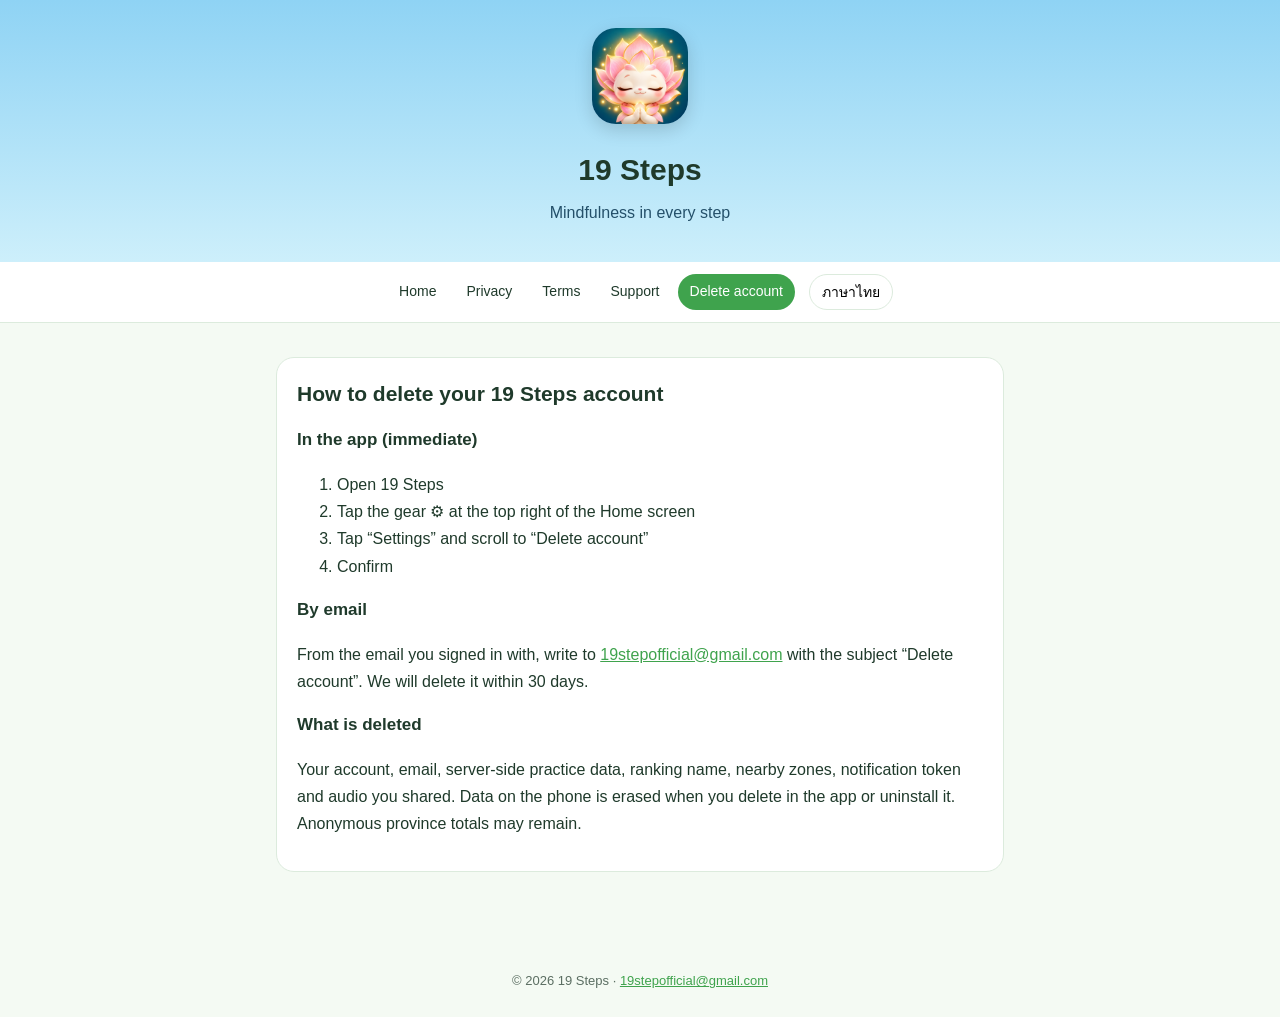
==== delete-account.html @ 9a5bb5bb "Add files via upload" ====
<!doctype html>
<html lang="en"><head><meta charset="utf-8"><meta name="viewport" content="width=device-width,initial-scale=1">
<title>Delete account · 19 Steps</title><meta name="description" content="19 Steps – mindfulness in every step">
<link rel="icon" href="icon.png"><link rel="stylesheet" href="style.css"><script src="lang.js"></script></head>
<body>
<header><img src="icon.png" alt="19 Steps"><h1>19 Steps</h1><p><span data-l="th">สติทุกย่างก้าว</span><span data-l="en">Mindfulness in every step</span></p></header>
<nav><a href="index.html" class=""><span data-l="th">หน้าแรก</span><span data-l="en">Home</span></a><a href="privacy.html" class=""><span data-l="th">ความเป็นส่วนตัว</span><span data-l="en">Privacy</span></a><a href="terms.html" class=""><span data-l="th">ข้อกำหนด</span><span data-l="en">Terms</span></a><a href="support.html" class=""><span data-l="th">ช่วยเหลือ</span><span data-l="en">Support</span></a><a href="delete-account.html" class="on"><span data-l="th">ลบบัญชี</span><span data-l="en">Delete account</span></a><button class="lang" onclick="toggleLang()"><span data-l="th">English</span><span data-l="en">ภาษาไทย</span></button></nav>
<main><div data-l="th">
<div class="card"><h2>วิธีลบบัญชี 19 Steps</h2>
<h3>ลบในแอป (ทันที)</h3><ol><li>เปิดแอป 19 Steps</li><li>แตะรูปฟันเฟือง ⚙ มุมขวาบนของหน้าบ้าน</li><li>แตะ "ตั้งค่า" แล้วเลื่อนลงไปที่ "ลบบัญชี"</li><li>ยืนยันการลบ</li></ol>
<h3>ขอลบทางอีเมล</h3><p>ส่งอีเมลจากอีเมลที่ใช้เข้าสู่ระบบมาที่ <a href="mailto:19stepofficial@gmail.com?subject=Delete%20my%2019%20Steps%20account">19stepofficial@gmail.com</a> หัวข้อ "ลบบัญชี" เราจะลบภายใน 30 วัน</p>
<h3>ข้อมูลที่จะถูกลบ</h3><p>บัญชี อีเมล ข้อมูลการฝึกบนเซิร์ฟเวอร์ ชื่อในอันดับ โซนใกล้ฉัน โทเคนแจ้งเตือน และไฟล์เสียงที่คุณแบ่งปัน ข้อมูลในโทรศัพท์จะถูกลบเมื่อกดลบในแอปหรือถอนการติดตั้งแอป ยอดรวมแบบไม่ระบุตัวตนของจังหวัดอาจยังคงอยู่</p></div></div><div data-l="en">
<div class="card"><h2>How to delete your 19 Steps account</h2>
<h3>In the app (immediate)</h3><ol><li>Open 19 Steps</li><li>Tap the gear ⚙ at the top right of the Home screen</li><li>Tap “Settings” and scroll to “Delete account”</li><li>Confirm</li></ol>
<h3>By email</h3><p>From the email you signed in with, write to <a href="mailto:19stepofficial@gmail.com?subject=Delete%20my%2019%20Steps%20account">19stepofficial@gmail.com</a> with the subject “Delete account”. We will delete it within 30 days.</p>
<h3>What is deleted</h3><p>Your account, email, server-side practice data, ranking name, nearby zones, notification token and audio you shared. Data on the phone is erased when you delete in the app or uninstall it. Anonymous province totals may remain.</p></div></div></main>
<footer>© 2026 19 Steps · <a href="mailto:19stepofficial@gmail.com">19stepofficial@gmail.com</a></footer>
</body></html>
---- style.css ----
:root{--bg:#F4FAF3;--card:#fff;--ink:#1F3A2B;--soft:#5B6E62;--accent:#3FA34D;--accent2:#F2B33D;--line:#DCEBDD}
*{box-sizing:border-box}
body{margin:0;background:var(--bg);color:var(--ink);font:16px/1.7 -apple-system,BlinkMacSystemFont,"Segoe UI",Roboto,"Noto Sans Thai","Noto Sans",sans-serif}
a{color:var(--accent)}
header{background:linear-gradient(180deg,#8FD3F4,#CDEFFB);padding:28px 16px 36px;text-align:center}
header img{width:96px;height:96px;border-radius:24px;box-shadow:0 6px 18px rgba(0,0,0,.15)}
header h1{margin:12px 0 4px;font-size:30px}
header p{margin:0;color:#24506A}
nav{display:flex;gap:6px;justify-content:center;flex-wrap:wrap;padding:12px 16px;background:#fff;border-bottom:1px solid var(--line);position:sticky;top:0}
nav a{padding:6px 12px;border-radius:999px;text-decoration:none;color:var(--ink);font-size:14px}
nav a.on{background:var(--accent);color:#fff}
.lang{margin-left:8px;border:1px solid var(--line);background:#fff;border-radius:999px;padding:6px 12px;cursor:pointer;font-size:14px}
main{max-width:760px;margin:0 auto;padding:20px 16px 60px}
.card{background:var(--card);border:1px solid var(--line);border-radius:18px;padding:18px 20px;margin:14px 0}
h2{font-size:21px;margin:0 0 6px}
h3{font-size:17px;margin:14px 0 4px}
ul{padding-left:20px;margin:6px 0}
.muted{color:var(--soft);font-size:14px}
.grid{display:grid;grid-template-columns:repeat(auto-fit,minmax(200px,1fr));gap:12px}
.feat{background:#fff;border:1px solid var(--line);border-radius:16px;padding:14px}
.feat b{display:block;font-size:17px}
.btn{display:inline-block;background:var(--accent);color:#fff;text-decoration:none;padding:10px 18px;border-radius:999px;font-weight:600}
footer{text-align:center;color:var(--soft);font-size:13px;padding:24px 16px}
[data-l]{display:none}
html[lang=th] [data-l=th],html[lang=en] [data-l=en]{display:block}
html[lang=th] span[data-l=th],html[lang=en] span[data-l=en]{display:inline}
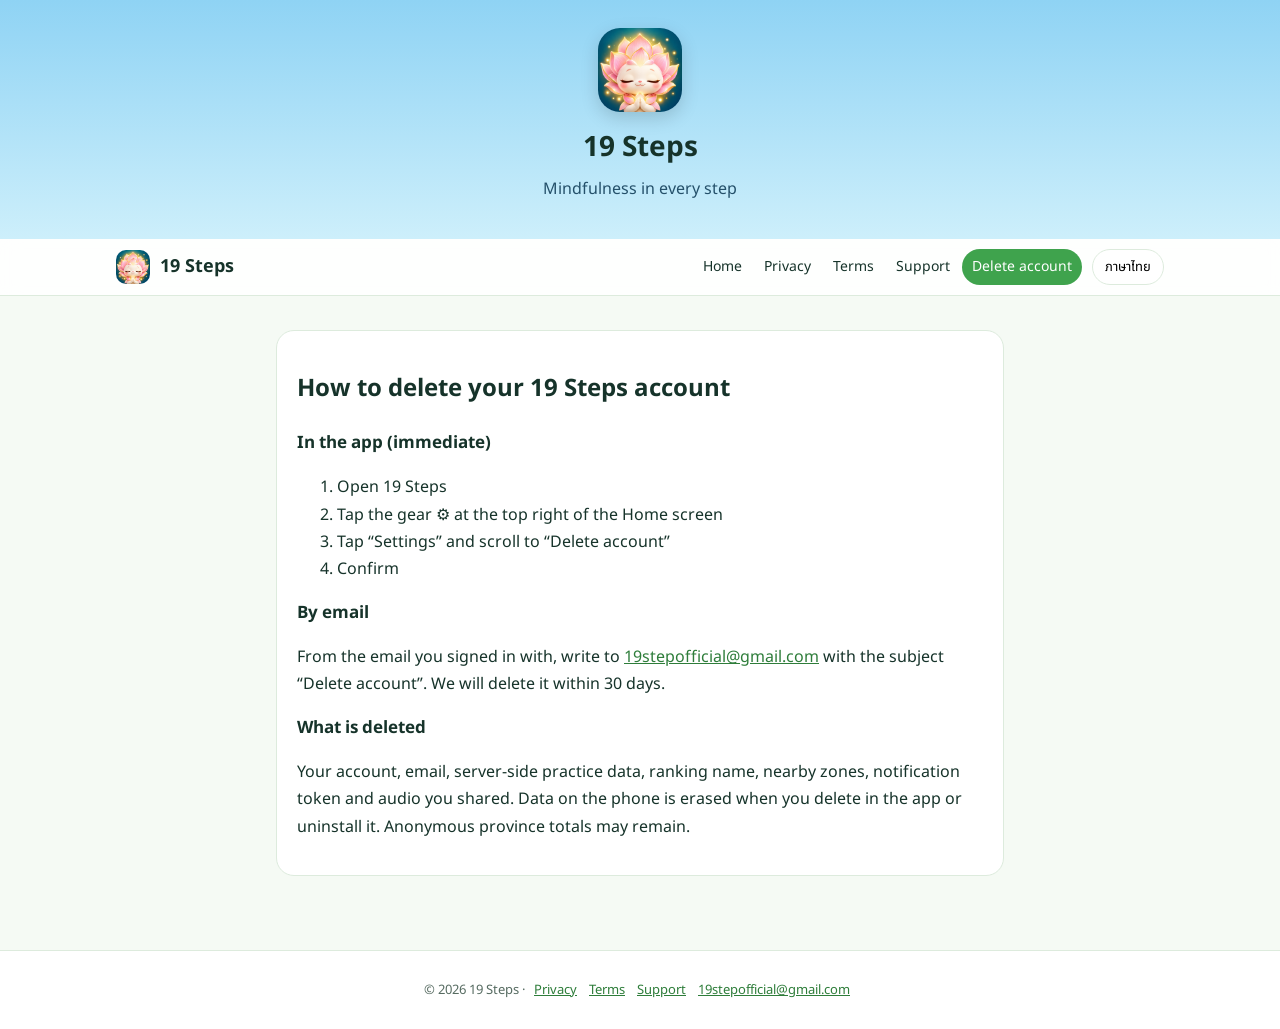
==== commit 1f2e9ae6: "Add files via upload" ====
--- a/delete-account.html
+++ b/delete-account.html
@@ -1,10 +1,10 @@
 <!doctype html>
 <html lang="en"><head><meta charset="utf-8"><meta name="viewport" content="width=device-width,initial-scale=1">
 <title>Delete account · 19 Steps</title><meta name="description" content="19 Steps – mindfulness in every step">
-<link rel="icon" href="icon.png"><link rel="stylesheet" href="style.css"><script src="lang.js"></script></head>
+<link rel="icon" href="icon.png"><link href="https://fonts.googleapis.com/css2?family=Inter:wght@400;600;700&family=Noto+Sans+Thai:wght@400;600;700&display=swap" rel="stylesheet"><link rel="stylesheet" href="style.css"><script src="lang.js"></script></head>
 <body>
 <header><img src="icon.png" alt="19 Steps"><h1>19 Steps</h1><p><span data-l="th">สติทุกย่างก้าว</span><span data-l="en">Mindfulness in every step</span></p></header>
-<nav><a href="index.html" class=""><span data-l="th">หน้าแรก</span><span data-l="en">Home</span></a><a href="privacy.html" class=""><span data-l="th">ความเป็นส่วนตัว</span><span data-l="en">Privacy</span></a><a href="terms.html" class=""><span data-l="th">ข้อกำหนด</span><span data-l="en">Terms</span></a><a href="support.html" class=""><span data-l="th">ช่วยเหลือ</span><span data-l="en">Support</span></a><a href="delete-account.html" class="on"><span data-l="th">ลบบัญชี</span><span data-l="en">Delete account</span></a><button class="lang" onclick="toggleLang()"><span data-l="th">English</span><span data-l="en">ภาษาไทย</span></button></nav>
+<div class="top"><div class="in"><a class="brand" href="index.html"><img src="icon.png" alt="">19 Steps</a><nav><a href="index.html" class=""><span data-l="th">หน้าแรก</span><span data-l="en">Home</span></a><a href="privacy.html" class=""><span data-l="th">ความเป็นส่วนตัว</span><span data-l="en">Privacy</span></a><a href="terms.html" class=""><span data-l="th">ข้อกำหนด</span><span data-l="en">Terms</span></a><a href="support.html" class=""><span data-l="th">ช่วยเหลือ</span><span data-l="en">Support</span></a><a href="delete-account.html" class="on"><span data-l="th">ลบบัญชี</span><span data-l="en">Delete account</span></a></nav><button class="lang" onclick="toggleLang()"><span data-l="th">English</span><span data-l="en">ภาษาไทย</span></button></div></div>
 <main><div data-l="th">
 <div class="card"><h2>วิธีลบบัญชี 19 Steps</h2>
 <h3>ลบในแอป (ทันที)</h3><ol><li>เปิดแอป 19 Steps</li><li>แตะรูปฟันเฟือง ⚙ มุมขวาบนของหน้าบ้าน</li><li>แตะ "ตั้งค่า" แล้วเลื่อนลงไปที่ "ลบบัญชี"</li><li>ยืนยันการลบ</li></ol>
@@ -14,5 +14,5 @@
 <h3>In the app (immediate)</h3><ol><li>Open 19 Steps</li><li>Tap the gear ⚙ at the top right of the Home screen</li><li>Tap “Settings” and scroll to “Delete account”</li><li>Confirm</li></ol>
 <h3>By email</h3><p>From the email you signed in with, write to <a href="mailto:19stepofficial@gmail.com?subject=Delete%20my%2019%20Steps%20account">19stepofficial@gmail.com</a> with the subject “Delete account”. We will delete it within 30 days.</p>
 <h3>What is deleted</h3><p>Your account, email, server-side practice data, ranking name, nearby zones, notification token and audio you shared. Data on the phone is erased when you delete in the app or uninstall it. Anonymous province totals may remain.</p></div></div></main>
-<footer>© 2026 19 Steps · <a href="mailto:19stepofficial@gmail.com">19stepofficial@gmail.com</a></footer>
+<footer>© 2026 19 Steps · <a href="privacy.html"><span data-l="th">ความเป็นส่วนตัว</span><span data-l="en">Privacy</span></a><a href="terms.html"><span data-l="th">ข้อกำหนด</span><span data-l="en">Terms</span></a><a href="support.html"><span data-l="th">ช่วยเหลือ</span><span data-l="en">Support</span></a><a href="mailto:19stepofficial@gmail.com">19stepofficial@gmail.com</a></footer>
 </body></html>
--- a/style.css
+++ b/style.css
@@ -1,26 +1,68 @@
-:root{--bg:#F4FAF3;--card:#fff;--ink:#1F3A2B;--soft:#5B6E62;--accent:#3FA34D;--accent2:#F2B33D;--line:#DCEBDD}
+:root{--bg:#F5FAF4;--card:#fff;--ink:#16332A;--soft:#566B61;--green:#3FA34D;--green2:#2E7D3A;--gold:#F2B33D;--sky:#8FD3F4;--line:#DDEBDD}
 *{box-sizing:border-box}
-body{margin:0;background:var(--bg);color:var(--ink);font:16px/1.7 -apple-system,BlinkMacSystemFont,"Segoe UI",Roboto,"Noto Sans Thai","Noto Sans",sans-serif}
-a{color:var(--accent)}
+html{scroll-behavior:smooth}
+body{margin:0;background:var(--bg);color:var(--ink);font:16px/1.7 "Noto Sans Thai","Inter",-apple-system,BlinkMacSystemFont,"Segoe UI",Roboto,sans-serif}
+a{color:var(--green2)}
+img{max-width:100%;display:block}
+[data-l]{display:none}
+html[lang=th] [data-l=th],html[lang=en] [data-l=en]{display:block}
+html[lang=th] span[data-l=th],html[lang=en] span[data-l=en]{display:inline}
+/* แถบบน */
+.top{position:sticky;top:0;z-index:10;background:rgba(255,255,255,.85);backdrop-filter:blur(10px);border-bottom:1px solid var(--line)}
+.top .in{max-width:1080px;margin:0 auto;display:flex;align-items:center;gap:10px;padding:10px 16px}
+.brand{display:flex;align-items:center;gap:10px;text-decoration:none;color:var(--ink);font-weight:700;font-size:18px;margin-right:auto}
+.brand img{width:34px;height:34px;border-radius:10px}
+.top nav{display:flex;gap:2px;flex-wrap:wrap}
+.top nav a{padding:6px 10px;border-radius:999px;text-decoration:none;color:var(--ink);font-size:14px}
+.top nav a.on{background:var(--green);color:#fff}
+.lang{border:1px solid var(--line);background:#fff;border-radius:999px;padding:6px 12px;cursor:pointer;font:inherit;font-size:13px}
+@media (max-width:700px){.top nav{display:none}}
+/* ฮีโร่ */
+.hero{background:linear-gradient(180deg,#8FD3F4 0%,#CDEFFB 55%,var(--bg) 100%);overflow:hidden}
+.hero .in{max-width:1080px;margin:0 auto;display:grid;grid-template-columns:1.1fr .9fr;gap:24px;align-items:center;padding:56px 16px 24px}
+.hero h1{font-size:46px;line-height:1.15;margin:0 0 14px;letter-spacing:-.5px}
+.hero p.lead{font-size:18px;color:#24506A;margin:0 0 22px}
+.cta{display:flex;gap:10px;flex-wrap:wrap}
+.btn{display:inline-flex;align-items:center;gap:8px;background:var(--green);color:#fff;text-decoration:none;padding:12px 20px;border-radius:999px;font-weight:600;box-shadow:0 6px 16px rgba(46,125,58,.25)}
+.btn.ghost{background:#fff;color:var(--ink);box-shadow:none;border:1px solid var(--line)}
+.badges{display:flex;gap:8px;margin-top:16px;flex-wrap:wrap}
+.badge{font-size:13px;background:rgba(255,255,255,.7);border-radius:999px;padding:4px 12px;color:#24506A}
+.phone{justify-self:center;width:270px;border-radius:40px;padding:10px;background:#11222A;box-shadow:0 30px 60px rgba(17,34,42,.35);position:relative}
+.phone .screen{border-radius:32px;overflow:hidden;position:relative;aspect-ratio:470/836}
+.phone .screen img.bg{width:100%;height:100%;object-fit:cover}
+.phone .screen img.ch{position:absolute;left:50%;transform:translateX(-50%);width:42%;top:45%}
+.phone .pill{position:absolute;left:12%;right:12%;bottom:6%;background:linear-gradient(180deg,#FBD77E,#E9AE3C);color:#fff;text-align:center;border-radius:999px;padding:9px;font-weight:700;font-size:13px}
+@media (max-width:820px){.hero .in{grid-template-columns:1fr;text-align:center}.cta,.badges{justify-content:center}.hero h1{font-size:34px}}
+/* ส่วนเนื้อหา */
+section.block{max-width:1080px;margin:0 auto;padding:48px 16px}
+section.block h2{font-size:30px;margin:0 0 6px;text-align:center}
+section.block p.sub{color:var(--soft);text-align:center;margin:0 auto 28px;max-width:640px}
+.grid{display:grid;grid-template-columns:repeat(auto-fit,minmax(180px,1fr));gap:14px}
+.feat{background:var(--card);border:1px solid var(--line);border-radius:22px;padding:20px;text-align:center}
+.feat img{width:64px;height:64px;margin:0 auto 8px}
+.feat b{display:block;font-size:17px;margin-bottom:4px}
+.feat>span{color:var(--soft);font-size:15px}
+.rate{display:table;margin:10px auto 0;font-size:12px;background:#FFF4D9;color:#9A6A07;border-radius:999px;padding:2px 10px}
+.split{display:grid;grid-template-columns:1fr 1fr;gap:28px;align-items:center}
+.split .art{border-radius:28px;overflow:hidden;box-shadow:0 20px 40px rgba(0,0,0,.12);max-width:280px;justify-self:center}
+.crops{display:flex;gap:6px;flex-wrap:wrap;margin:14px 0}
+.crops img{width:64px;height:64px;object-fit:contain}
+.chips{display:flex;flex-wrap:wrap;gap:8px;justify-content:center}
+.chip{background:#fff;border:1px solid var(--line);border-radius:999px;padding:6px 14px;font-size:14px}
+.list{list-style:none;padding:0;margin:0;display:grid;gap:10px}
+.list li{background:#fff;border:1px solid var(--line);border-radius:16px;padding:12px 16px}
+@media (max-width:820px){.split{grid-template-columns:1fr}}
+details{background:#fff;border:1px solid var(--line);border-radius:16px;padding:12px 16px;margin:8px 0}
+summary{cursor:pointer;font-weight:600}
+/* หน้าย่อย (นโยบาย ข้อกำหนด ...) */
 header{background:linear-gradient(180deg,#8FD3F4,#CDEFFB);padding:28px 16px 36px;text-align:center}
-header img{width:96px;height:96px;border-radius:24px;box-shadow:0 6px 18px rgba(0,0,0,.15)}
-header h1{margin:12px 0 4px;font-size:30px}
+header img{width:84px;height:84px;border-radius:22px;margin:0 auto;box-shadow:0 6px 18px rgba(0,0,0,.15)}
+header h1{margin:12px 0 4px;font-size:28px}
 header p{margin:0;color:#24506A}
-nav{display:flex;gap:6px;justify-content:center;flex-wrap:wrap;padding:12px 16px;background:#fff;border-bottom:1px solid var(--line);position:sticky;top:0}
-nav a{padding:6px 12px;border-radius:999px;text-decoration:none;color:var(--ink);font-size:14px}
-nav a.on{background:var(--accent);color:#fff}
-.lang{margin-left:8px;border:1px solid var(--line);background:#fff;border-radius:999px;padding:6px 12px;cursor:pointer;font-size:14px}
 main{max-width:760px;margin:0 auto;padding:20px 16px 60px}
 .card{background:var(--card);border:1px solid var(--line);border-radius:18px;padding:18px 20px;margin:14px 0}
-h2{font-size:21px;margin:0 0 6px}
 h3{font-size:17px;margin:14px 0 4px}
 ul{padding-left:20px;margin:6px 0}
 .muted{color:var(--soft);font-size:14px}
-.grid{display:grid;grid-template-columns:repeat(auto-fit,minmax(200px,1fr));gap:12px}
-.feat{background:#fff;border:1px solid var(--line);border-radius:16px;padding:14px}
-.feat b{display:block;font-size:17px}
-.btn{display:inline-block;background:var(--accent);color:#fff;text-decoration:none;padding:10px 18px;border-radius:999px;font-weight:600}
-footer{text-align:center;color:var(--soft);font-size:13px;padding:24px 16px}
-[data-l]{display:none}
-html[lang=th] [data-l=th],html[lang=en] [data-l=en]{display:block}
-html[lang=th] span[data-l=th],html[lang=en] span[data-l=en]{display:inline}
+footer{text-align:center;color:var(--soft);font-size:13px;padding:28px 16px;border-top:1px solid var(--line);background:#fff}
+footer a{margin:0 6px}
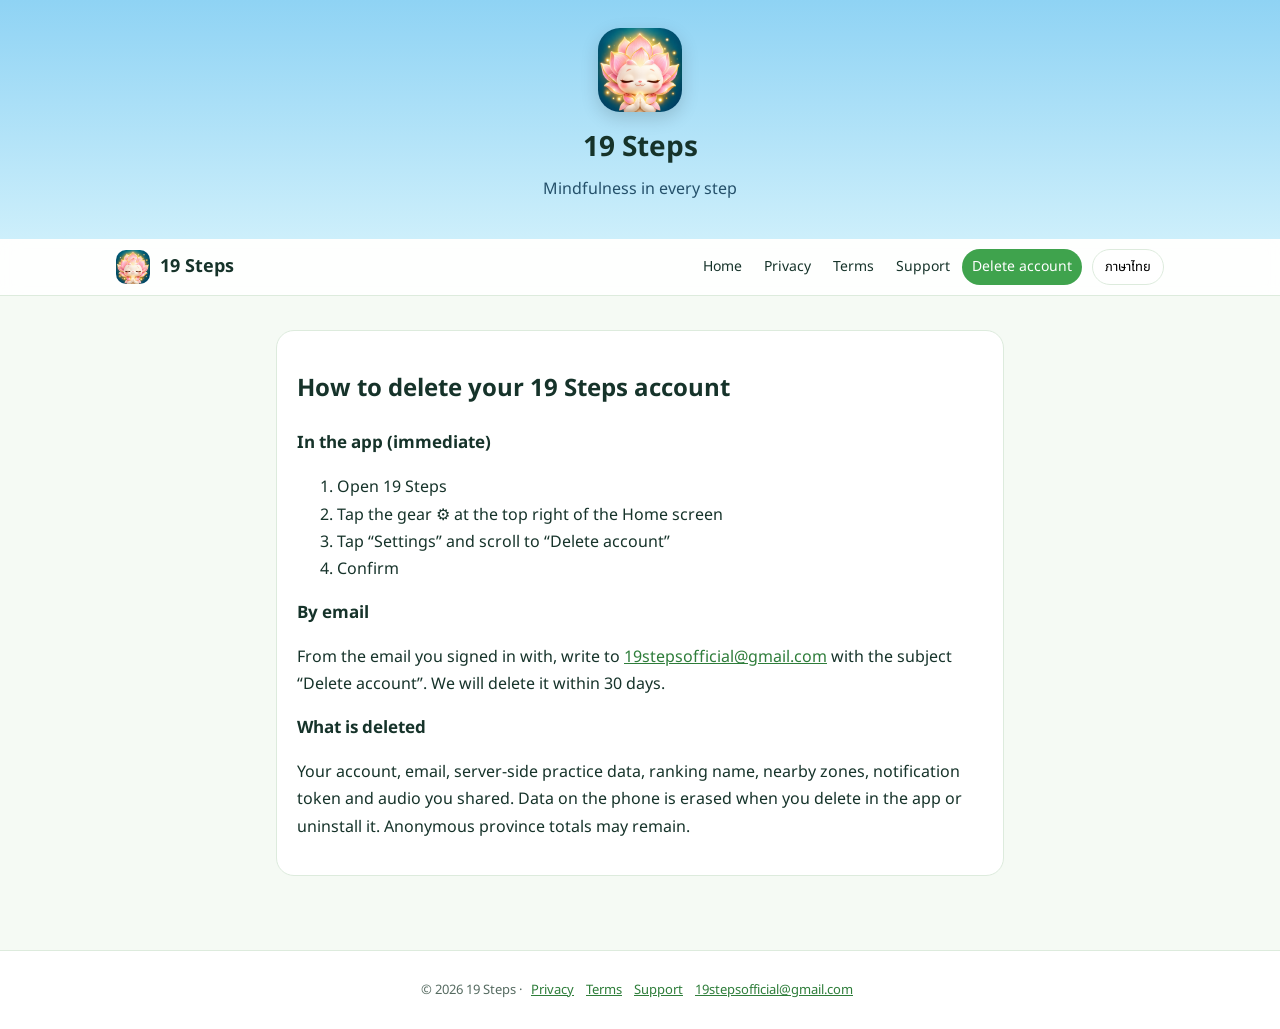
==== commit d9970047: "Add files via upload" ====
--- a/delete-account.html
+++ b/delete-account.html
@@ -8,11 +8,11 @@
 <main><div data-l="th">
 <div class="card"><h2>วิธีลบบัญชี 19 Steps</h2>
 <h3>ลบในแอป (ทันที)</h3><ol><li>เปิดแอป 19 Steps</li><li>แตะรูปฟันเฟือง ⚙ มุมขวาบนของหน้าบ้าน</li><li>แตะ "ตั้งค่า" แล้วเลื่อนลงไปที่ "ลบบัญชี"</li><li>ยืนยันการลบ</li></ol>
-<h3>ขอลบทางอีเมล</h3><p>ส่งอีเมลจากอีเมลที่ใช้เข้าสู่ระบบมาที่ <a href="mailto:19stepofficial@gmail.com?subject=Delete%20my%2019%20Steps%20account">19stepofficial@gmail.com</a> หัวข้อ "ลบบัญชี" เราจะลบภายใน 30 วัน</p>
+<h3>ขอลบทางอีเมล</h3><p>ส่งอีเมลจากอีเมลที่ใช้เข้าสู่ระบบมาที่ <a href="mailto:19stepsofficial@gmail.com?subject=Delete%20my%2019%20Steps%20account">19stepsofficial@gmail.com</a> หัวข้อ "ลบบัญชี" เราจะลบภายใน 30 วัน</p>
 <h3>ข้อมูลที่จะถูกลบ</h3><p>บัญชี อีเมล ข้อมูลการฝึกบนเซิร์ฟเวอร์ ชื่อในอันดับ โซนใกล้ฉัน โทเคนแจ้งเตือน และไฟล์เสียงที่คุณแบ่งปัน ข้อมูลในโทรศัพท์จะถูกลบเมื่อกดลบในแอปหรือถอนการติดตั้งแอป ยอดรวมแบบไม่ระบุตัวตนของจังหวัดอาจยังคงอยู่</p></div></div><div data-l="en">
 <div class="card"><h2>How to delete your 19 Steps account</h2>
 <h3>In the app (immediate)</h3><ol><li>Open 19 Steps</li><li>Tap the gear ⚙ at the top right of the Home screen</li><li>Tap “Settings” and scroll to “Delete account”</li><li>Confirm</li></ol>
-<h3>By email</h3><p>From the email you signed in with, write to <a href="mailto:19stepofficial@gmail.com?subject=Delete%20my%2019%20Steps%20account">19stepofficial@gmail.com</a> with the subject “Delete account”. We will delete it within 30 days.</p>
+<h3>By email</h3><p>From the email you signed in with, write to <a href="mailto:19stepsofficial@gmail.com?subject=Delete%20my%2019%20Steps%20account">19stepsofficial@gmail.com</a> with the subject “Delete account”. We will delete it within 30 days.</p>
 <h3>What is deleted</h3><p>Your account, email, server-side practice data, ranking name, nearby zones, notification token and audio you shared. Data on the phone is erased when you delete in the app or uninstall it. Anonymous province totals may remain.</p></div></div></main>
-<footer>© 2026 19 Steps · <a href="privacy.html"><span data-l="th">ความเป็นส่วนตัว</span><span data-l="en">Privacy</span></a><a href="terms.html"><span data-l="th">ข้อกำหนด</span><span data-l="en">Terms</span></a><a href="support.html"><span data-l="th">ช่วยเหลือ</span><span data-l="en">Support</span></a><a href="mailto:19stepofficial@gmail.com">19stepofficial@gmail.com</a></footer>
+<footer>© 2026 19 Steps · <a href="privacy.html"><span data-l="th">ความเป็นส่วนตัว</span><span data-l="en">Privacy</span></a><a href="terms.html"><span data-l="th">ข้อกำหนด</span><span data-l="en">Terms</span></a><a href="support.html"><span data-l="th">ช่วยเหลือ</span><span data-l="en">Support</span></a><a href="mailto:19stepsofficial@gmail.com">19stepsofficial@gmail.com</a></footer>
 </body></html>
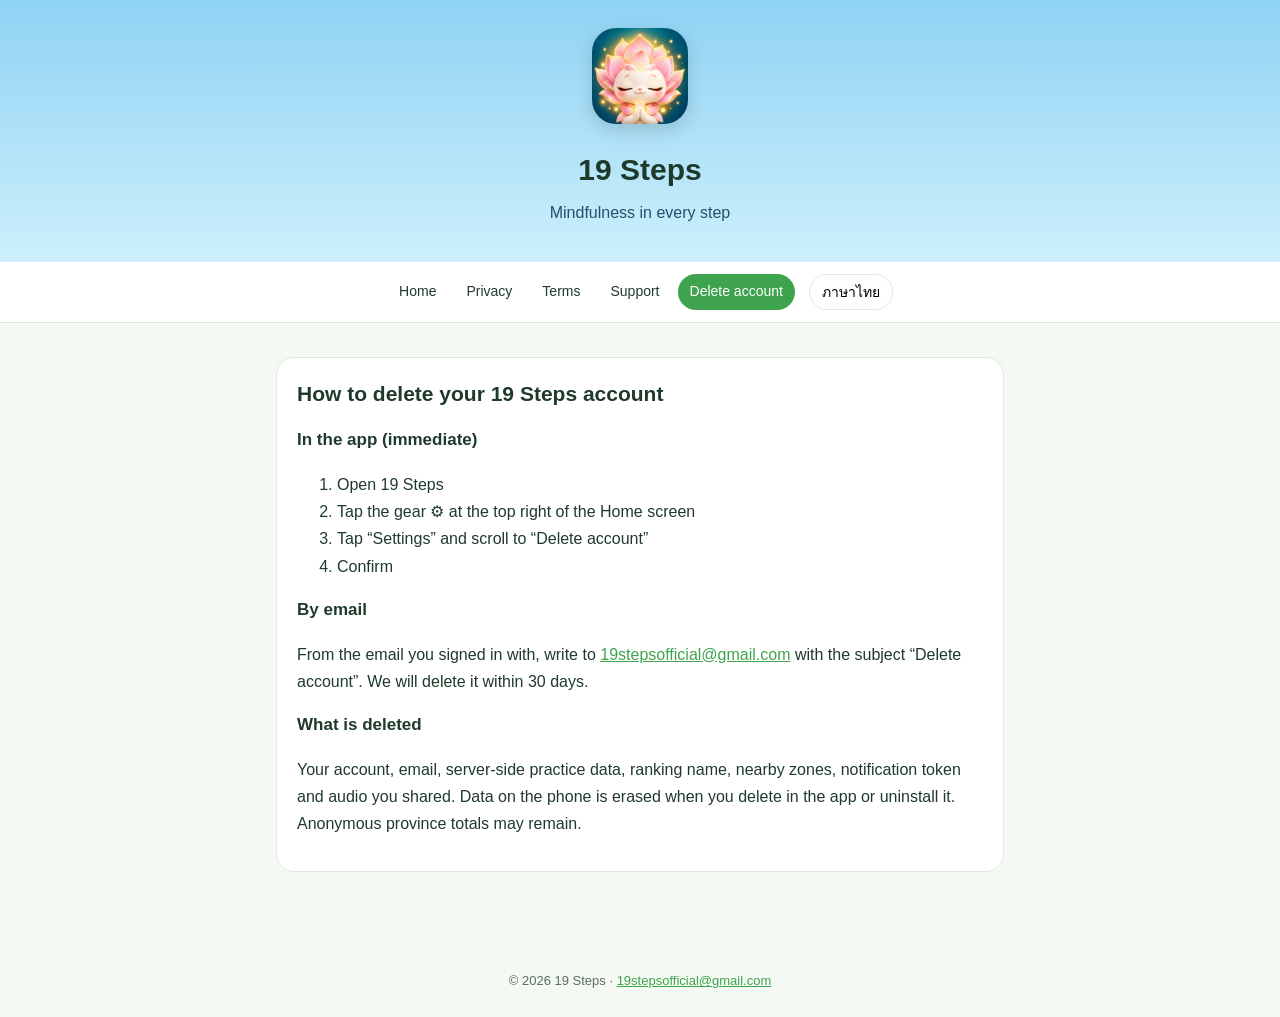
==== commit 44aee643: "Add files via upload" ====
--- a/delete-account.html
+++ b/delete-account.html
@@ -1,10 +1,10 @@
 <!doctype html>
 <html lang="en"><head><meta charset="utf-8"><meta name="viewport" content="width=device-width,initial-scale=1">
 <title>Delete account · 19 Steps</title><meta name="description" content="19 Steps – mindfulness in every step">
-<link rel="icon" href="icon.png"><link href="https://fonts.googleapis.com/css2?family=Inter:wght@400;600;700&family=Noto+Sans+Thai:wght@400;600;700&display=swap" rel="stylesheet"><link rel="stylesheet" href="style.css"><script src="lang.js"></script></head>
+<link rel="icon" href="icon.png"><link rel="stylesheet" href="style.css"><script src="lang.js"></script></head>
 <body>
 <header><img src="icon.png" alt="19 Steps"><h1>19 Steps</h1><p><span data-l="th">สติทุกย่างก้าว</span><span data-l="en">Mindfulness in every step</span></p></header>
-<div class="top"><div class="in"><a class="brand" href="index.html"><img src="icon.png" alt="">19 Steps</a><nav><a href="index.html" class=""><span data-l="th">หน้าแรก</span><span data-l="en">Home</span></a><a href="privacy.html" class=""><span data-l="th">ความเป็นส่วนตัว</span><span data-l="en">Privacy</span></a><a href="terms.html" class=""><span data-l="th">ข้อกำหนด</span><span data-l="en">Terms</span></a><a href="support.html" class=""><span data-l="th">ช่วยเหลือ</span><span data-l="en">Support</span></a><a href="delete-account.html" class="on"><span data-l="th">ลบบัญชี</span><span data-l="en">Delete account</span></a></nav><button class="lang" onclick="toggleLang()"><span data-l="th">English</span><span data-l="en">ภาษาไทย</span></button></div></div>
+<nav><a href="index.html" class=""><span data-l="th">หน้าแรก</span><span data-l="en">Home</span></a><a href="privacy.html" class=""><span data-l="th">ความเป็นส่วนตัว</span><span data-l="en">Privacy</span></a><a href="terms.html" class=""><span data-l="th">ข้อกำหนด</span><span data-l="en">Terms</span></a><a href="support.html" class=""><span data-l="th">ช่วยเหลือ</span><span data-l="en">Support</span></a><a href="delete-account.html" class="on"><span data-l="th">ลบบัญชี</span><span data-l="en">Delete account</span></a><button class="lang" onclick="toggleLang()"><span data-l="th">English</span><span data-l="en">ภาษาไทย</span></button></nav>
 <main><div data-l="th">
 <div class="card"><h2>วิธีลบบัญชี 19 Steps</h2>
 <h3>ลบในแอป (ทันที)</h3><ol><li>เปิดแอป 19 Steps</li><li>แตะรูปฟันเฟือง ⚙ มุมขวาบนของหน้าบ้าน</li><li>แตะ "ตั้งค่า" แล้วเลื่อนลงไปที่ "ลบบัญชี"</li><li>ยืนยันการลบ</li></ol>
@@ -14,5 +14,5 @@
 <h3>In the app (immediate)</h3><ol><li>Open 19 Steps</li><li>Tap the gear ⚙ at the top right of the Home screen</li><li>Tap “Settings” and scroll to “Delete account”</li><li>Confirm</li></ol>
 <h3>By email</h3><p>From the email you signed in with, write to <a href="mailto:19stepsofficial@gmail.com?subject=Delete%20my%2019%20Steps%20account">19stepsofficial@gmail.com</a> with the subject “Delete account”. We will delete it within 30 days.</p>
 <h3>What is deleted</h3><p>Your account, email, server-side practice data, ranking name, nearby zones, notification token and audio you shared. Data on the phone is erased when you delete in the app or uninstall it. Anonymous province totals may remain.</p></div></div></main>
-<footer>© 2026 19 Steps · <a href="privacy.html"><span data-l="th">ความเป็นส่วนตัว</span><span data-l="en">Privacy</span></a><a href="terms.html"><span data-l="th">ข้อกำหนด</span><span data-l="en">Terms</span></a><a href="support.html"><span data-l="th">ช่วยเหลือ</span><span data-l="en">Support</span></a><a href="mailto:19stepsofficial@gmail.com">19stepsofficial@gmail.com</a></footer>
+<footer>© 2026 19 Steps · <a href="mailto:19stepsofficial@gmail.com">19stepsofficial@gmail.com</a></footer>
 </body></html>
--- a/style.css
+++ b/style.css
@@ -1,68 +1,26 @@
-:root{--bg:#F5FAF4;--card:#fff;--ink:#16332A;--soft:#566B61;--green:#3FA34D;--green2:#2E7D3A;--gold:#F2B33D;--sky:#8FD3F4;--line:#DDEBDD}
+:root{--bg:#F4FAF3;--card:#fff;--ink:#1F3A2B;--soft:#5B6E62;--accent:#3FA34D;--accent2:#F2B33D;--line:#DCEBDD}
 *{box-sizing:border-box}
-html{scroll-behavior:smooth}
-body{margin:0;background:var(--bg);color:var(--ink);font:16px/1.7 "Noto Sans Thai","Inter",-apple-system,BlinkMacSystemFont,"Segoe UI",Roboto,sans-serif}
-a{color:var(--green2)}
-img{max-width:100%;display:block}
+body{margin:0;background:var(--bg);color:var(--ink);font:16px/1.7 -apple-system,BlinkMacSystemFont,"Segoe UI",Roboto,"Noto Sans Thai","Noto Sans",sans-serif}
+a{color:var(--accent)}
+header{background:linear-gradient(180deg,#8FD3F4,#CDEFFB);padding:28px 16px 36px;text-align:center}
+header img{width:96px;height:96px;border-radius:24px;box-shadow:0 6px 18px rgba(0,0,0,.15)}
+header h1{margin:12px 0 4px;font-size:30px}
+header p{margin:0;color:#24506A}
+nav{display:flex;gap:6px;justify-content:center;flex-wrap:wrap;padding:12px 16px;background:#fff;border-bottom:1px solid var(--line);position:sticky;top:0}
+nav a{padding:6px 12px;border-radius:999px;text-decoration:none;color:var(--ink);font-size:14px}
+nav a.on{background:var(--accent);color:#fff}
+.lang{margin-left:8px;border:1px solid var(--line);background:#fff;border-radius:999px;padding:6px 12px;cursor:pointer;font-size:14px}
+main{max-width:760px;margin:0 auto;padding:20px 16px 60px}
+.card{background:var(--card);border:1px solid var(--line);border-radius:18px;padding:18px 20px;margin:14px 0}
+h2{font-size:21px;margin:0 0 6px}
+h3{font-size:17px;margin:14px 0 4px}
+ul{padding-left:20px;margin:6px 0}
+.muted{color:var(--soft);font-size:14px}
+.grid{display:grid;grid-template-columns:repeat(auto-fit,minmax(200px,1fr));gap:12px}
+.feat{background:#fff;border:1px solid var(--line);border-radius:16px;padding:14px}
+.feat b{display:block;font-size:17px}
+.btn{display:inline-block;background:var(--accent);color:#fff;text-decoration:none;padding:10px 18px;border-radius:999px;font-weight:600}
+footer{text-align:center;color:var(--soft);font-size:13px;padding:24px 16px}
 [data-l]{display:none}
 html[lang=th] [data-l=th],html[lang=en] [data-l=en]{display:block}
 html[lang=th] span[data-l=th],html[lang=en] span[data-l=en]{display:inline}
-/* แถบบน */
-.top{position:sticky;top:0;z-index:10;background:rgba(255,255,255,.85);backdrop-filter:blur(10px);border-bottom:1px solid var(--line)}
-.top .in{max-width:1080px;margin:0 auto;display:flex;align-items:center;gap:10px;padding:10px 16px}
-.brand{display:flex;align-items:center;gap:10px;text-decoration:none;color:var(--ink);font-weight:700;font-size:18px;margin-right:auto}
-.brand img{width:34px;height:34px;border-radius:10px}
-.top nav{display:flex;gap:2px;flex-wrap:wrap}
-.top nav a{padding:6px 10px;border-radius:999px;text-decoration:none;color:var(--ink);font-size:14px}
-.top nav a.on{background:var(--green);color:#fff}
-.lang{border:1px solid var(--line);background:#fff;border-radius:999px;padding:6px 12px;cursor:pointer;font:inherit;font-size:13px}
-@media (max-width:700px){.top nav{display:none}}
-/* ฮีโร่ */
-.hero{background:linear-gradient(180deg,#8FD3F4 0%,#CDEFFB 55%,var(--bg) 100%);overflow:hidden}
-.hero .in{max-width:1080px;margin:0 auto;display:grid;grid-template-columns:1.1fr .9fr;gap:24px;align-items:center;padding:56px 16px 24px}
-.hero h1{font-size:46px;line-height:1.15;margin:0 0 14px;letter-spacing:-.5px}
-.hero p.lead{font-size:18px;color:#24506A;margin:0 0 22px}
-.cta{display:flex;gap:10px;flex-wrap:wrap}
-.btn{display:inline-flex;align-items:center;gap:8px;background:var(--green);color:#fff;text-decoration:none;padding:12px 20px;border-radius:999px;font-weight:600;box-shadow:0 6px 16px rgba(46,125,58,.25)}
-.btn.ghost{background:#fff;color:var(--ink);box-shadow:none;border:1px solid var(--line)}
-.badges{display:flex;gap:8px;margin-top:16px;flex-wrap:wrap}
-.badge{font-size:13px;background:rgba(255,255,255,.7);border-radius:999px;padding:4px 12px;color:#24506A}
-.phone{justify-self:center;width:270px;border-radius:40px;padding:10px;background:#11222A;box-shadow:0 30px 60px rgba(17,34,42,.35);position:relative}
-.phone .screen{border-radius:32px;overflow:hidden;position:relative;aspect-ratio:470/836}
-.phone .screen img.bg{width:100%;height:100%;object-fit:cover}
-.phone .screen img.ch{position:absolute;left:50%;transform:translateX(-50%);width:42%;top:45%}
-.phone .pill{position:absolute;left:12%;right:12%;bottom:6%;background:linear-gradient(180deg,#FBD77E,#E9AE3C);color:#fff;text-align:center;border-radius:999px;padding:9px;font-weight:700;font-size:13px}
-@media (max-width:820px){.hero .in{grid-template-columns:1fr;text-align:center}.cta,.badges{justify-content:center}.hero h1{font-size:34px}}
-/* ส่วนเนื้อหา */
-section.block{max-width:1080px;margin:0 auto;padding:48px 16px}
-section.block h2{font-size:30px;margin:0 0 6px;text-align:center}
-section.block p.sub{color:var(--soft);text-align:center;margin:0 auto 28px;max-width:640px}
-.grid{display:grid;grid-template-columns:repeat(auto-fit,minmax(180px,1fr));gap:14px}
-.feat{background:var(--card);border:1px solid var(--line);border-radius:22px;padding:20px;text-align:center}
-.feat img{width:64px;height:64px;margin:0 auto 8px}
-.feat b{display:block;font-size:17px;margin-bottom:4px}
-.feat>span{color:var(--soft);font-size:15px}
-.rate{display:table;margin:10px auto 0;font-size:12px;background:#FFF4D9;color:#9A6A07;border-radius:999px;padding:2px 10px}
-.split{display:grid;grid-template-columns:1fr 1fr;gap:28px;align-items:center}
-.split .art{border-radius:28px;overflow:hidden;box-shadow:0 20px 40px rgba(0,0,0,.12);max-width:280px;justify-self:center}
-.crops{display:flex;gap:6px;flex-wrap:wrap;margin:14px 0}
-.crops img{width:64px;height:64px;object-fit:contain}
-.chips{display:flex;flex-wrap:wrap;gap:8px;justify-content:center}
-.chip{background:#fff;border:1px solid var(--line);border-radius:999px;padding:6px 14px;font-size:14px}
-.list{list-style:none;padding:0;margin:0;display:grid;gap:10px}
-.list li{background:#fff;border:1px solid var(--line);border-radius:16px;padding:12px 16px}
-@media (max-width:820px){.split{grid-template-columns:1fr}}
-details{background:#fff;border:1px solid var(--line);border-radius:16px;padding:12px 16px;margin:8px 0}
-summary{cursor:pointer;font-weight:600}
-/* หน้าย่อย (นโยบาย ข้อกำหนด ...) */
-header{background:linear-gradient(180deg,#8FD3F4,#CDEFFB);padding:28px 16px 36px;text-align:center}
-header img{width:84px;height:84px;border-radius:22px;margin:0 auto;box-shadow:0 6px 18px rgba(0,0,0,.15)}
-header h1{margin:12px 0 4px;font-size:28px}
-header p{margin:0;color:#24506A}
-main{max-width:760px;margin:0 auto;padding:20px 16px 60px}
-.card{background:var(--card);border:1px solid var(--line);border-radius:18px;padding:18px 20px;margin:14px 0}
-h3{font-size:17px;margin:14px 0 4px}
-ul{padding-left:20px;margin:6px 0}
-.muted{color:var(--soft);font-size:14px}
-footer{text-align:center;color:var(--soft);font-size:13px;padding:28px 16px;border-top:1px solid var(--line);background:#fff}
-footer a{margin:0 6px}
